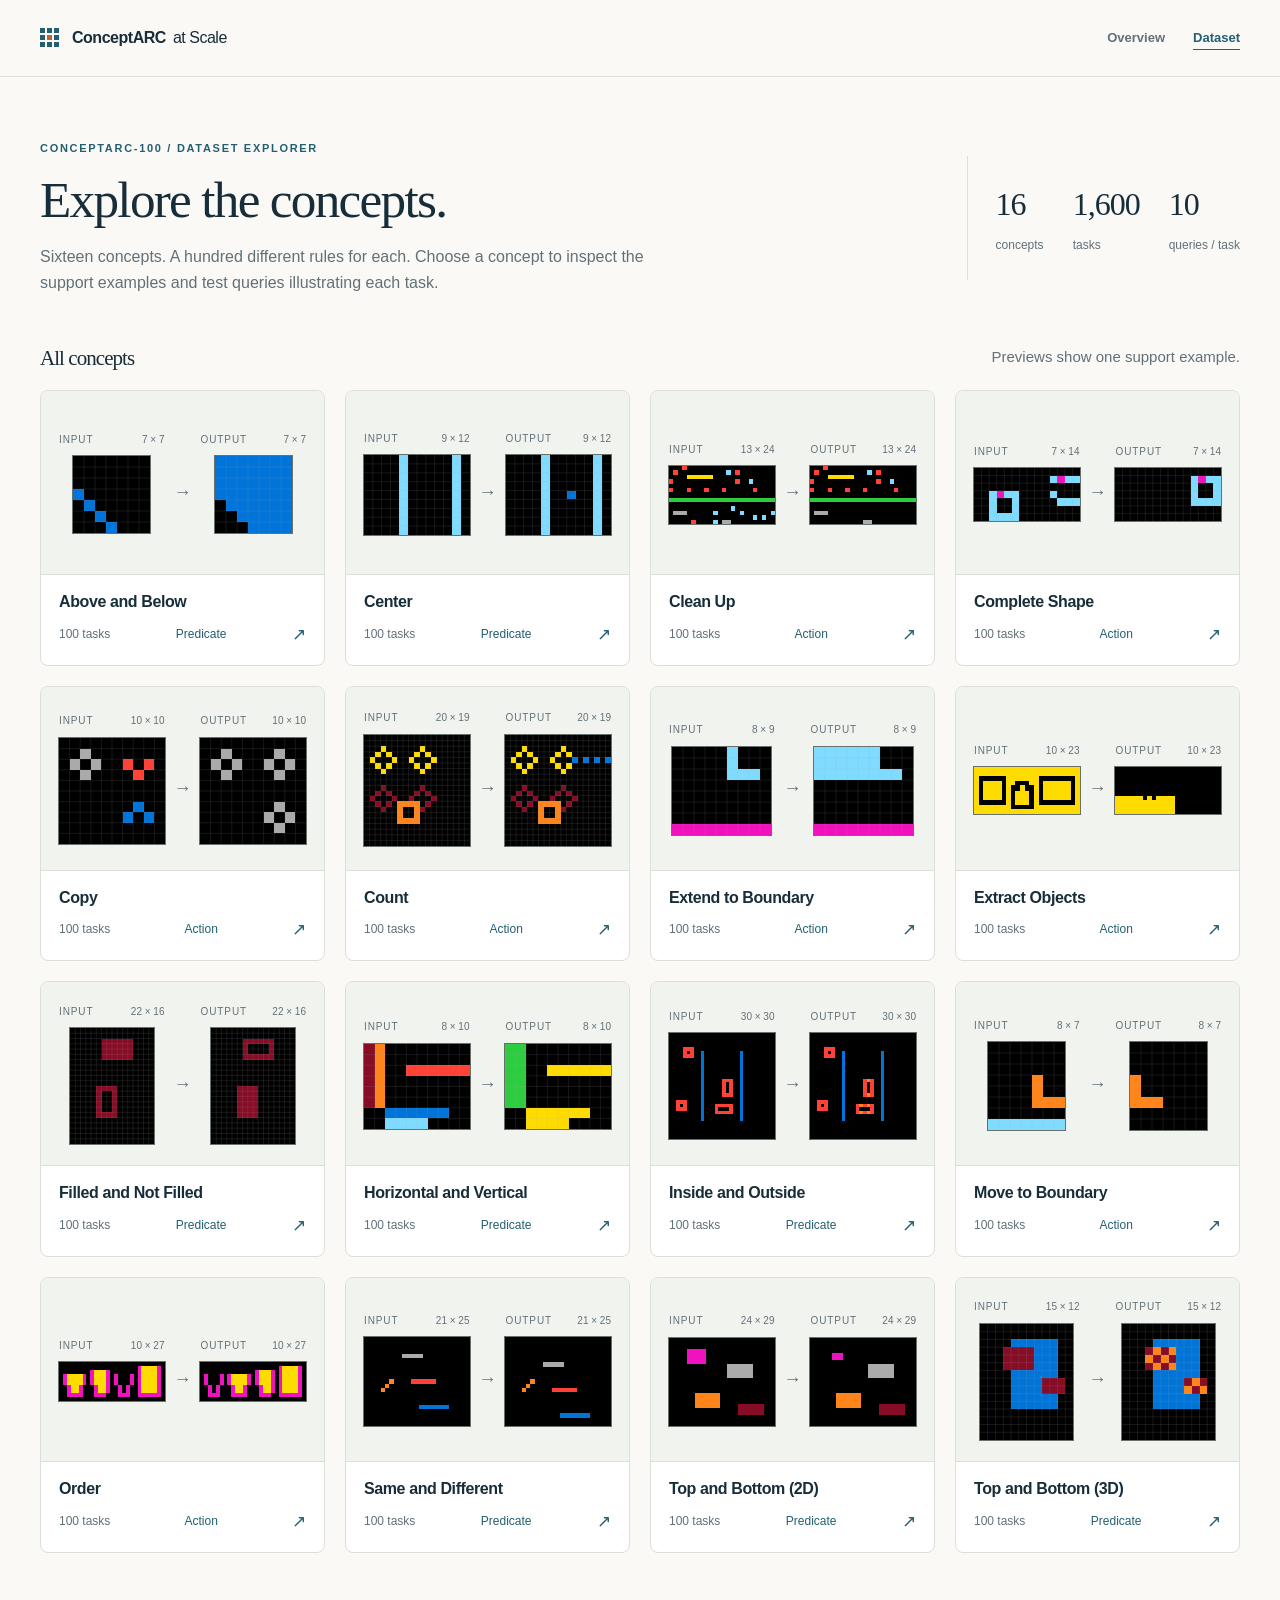
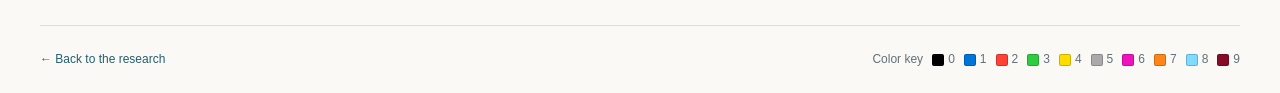
==== data_viewer.html @ 0dedf872 "Publish ConceptARC-100 project website" ====
<!doctype html>
<html lang="en">
<head>
  <meta charset="utf-8">
  <meta name="viewport" content="width=device-width, initial-scale=1">
  <meta name="color-scheme" content="light">
  <meta name="description" content="Explore ConceptARC-100: 1,600 visual reasoning tasks across 16 concepts, with support examples and ten test queries per task.">
  <title>Dataset explorer · ConceptARC-100</title>
  <meta name="theme-color" content="#faf9f6">
  <link rel="icon" href="assets/favicon.svg" type="image/svg+xml">
  <link rel="stylesheet" href="assets/site.css">
  <link rel="stylesheet" href="assets/dataset.css?v=conceptarc-100-8-4">
  <script src="assets/dataset.js?v=conceptarc-100-8-8" defer></script>
</head>
<body class="dataset-page">
  <a class="dataset-skip" href="#main">Skip to content</a>
  <header class="site-header">
    <div class="nav-inner">
      <a class="brand" href="index.html" aria-label="ConceptARC at Scale home"><span class="brand-grid" aria-hidden="true"><i></i><i></i><i></i><i></i><i></i><i></i><i></i><i></i><i></i></span>ConceptARC <span class="brand-light">at Scale</span></a>
      <nav class="site-nav" aria-label="Project navigation">
        <a href="index.html">Overview</a>
        <a href="data_viewer.html" aria-current="page">Dataset</a>
      </nav>
    </div>
  </header>
  <p id="route-status" class="dataset-sr-only" role="status" aria-live="polite"></p>
  <main id="main" tabindex="-1" aria-busy="true">
    <h1>Explore the dataset.</h1>
    <p class="subtitle">Loading the concept catalog…</p>
  </main>
  <footer class="dataset-footer">
    <a href="index.html">← Back to the research</a>
    <div class="palette" id="palette" aria-label="ARC color values"></div>
  </footer>
  <dialog id="enlarged" aria-labelledby="dialog-title">
    <div class="dialog-heading">
      <h2 id="dialog-title">Enlarged example</h2>
      <button class="button" id="close-dialog" type="button" autofocus>Close ×</button>
    </div>
    <div id="dialog-body"></div>
    <p class="note dialog-note">Input and output use the same cell scale. Press Esc to close.</p>
  </dialog>
  <noscript><p class="dataset-noscript">The interactive dataset viewer needs JavaScript. <a href="index.html">Read the research overview</a>.</p></noscript>
</body>
</html>
---- assets/site.css ----
:root{--paper:#faf9f6;--ink:#172d39;--muted:#627078;--line:#dcded8;--accent:#245f71;--accent-light:#e9f0ef;--rust:#bd643d;--white:#fff;--serif:Georgia,'Times New Roman',serif;--sans:Inter,-apple-system,BlinkMacSystemFont,'Segoe UI',sans-serif;--radius:6px;color-scheme:light}
*{box-sizing:border-box}html{scroll-behavior:smooth;scroll-padding-top:95px}body{margin:0;background:var(--paper);color:var(--ink);font-family:var(--sans);font-size:16px;line-height:1.65;-webkit-font-smoothing:antialiased}button,input,select{font:inherit}button,a,input,select,summary{-webkit-tap-highlight-color:transparent}button{cursor:pointer}a{color:var(--accent);text-decoration-thickness:1px;text-underline-offset:4px}a:hover{color:var(--rust)}button:focus-visible,a:focus-visible,input:focus-visible,select:focus-visible,summary:focus-visible,[tabindex]:focus-visible{outline:3px solid #cf8143;outline-offset:4px}img,svg{max-width:100%}img{height:auto;display:block}button:disabled{cursor:default;opacity:.5}h1,h2,h3,h4,p,figure{margin:0}h1,h2{font-family:var(--serif);font-weight:400;letter-spacing:-.045em;line-height:1.08}h2{font-size:clamp(36px,4.2vw,52px)}h2 em,h4 em{font-weight:400;color:var(--accent)}h3{font-size:21px;line-height:1.35;letter-spacing:-.025em}h4{font-size:16px;line-height:1.4}sup{font-size:.65em;color:var(--muted);margin-left:2px}strong{font-weight:650}::selection{background:#d2e4df}button{color:var(--ink)}[hidden]{display:none!important}.sr-only{position:absolute!important;width:1px;height:1px;padding:0;margin:-1px;overflow:hidden;clip:rect(0,0,0,0);white-space:nowrap;border:0}.skip-link{position:fixed;z-index:99;top:10px;left:10px;transform:translateY(-180%);background:var(--ink);color:#fff;padding:10px 18px}.skip-link:focus{transform:translateY(0)}
.site-header{position:sticky;top:0;z-index:20;border-bottom:1px solid var(--line);background:rgba(250,249,246,.96);backdrop-filter:blur(12px)}.nav-inner{max-width:1280px;padding:0 40px;margin:auto;min-height:76px;display:flex;align-items:center;justify-content:space-between;gap:24px}.brand{font-weight:700;font-size:16px;color:var(--ink);text-decoration:none;display:inline-flex;align-items:center;gap:7px;white-space:nowrap;letter-spacing:-.03em}.brand-light{font-weight:400}.brand-grid{display:grid;grid-template-columns:repeat(3,5px);gap:2px;margin-right:6px}.brand-grid i{height:5px;background:var(--accent)}.brand-grid i:nth-child(5){background:var(--rust)}.site-nav{display:flex;align-items:center;gap:28px;font-size:13px;font-weight:550}.site-nav a{text-decoration:none;color:var(--muted);white-space:nowrap}.site-nav a:hover,.site-nav a[aria-current=page]{color:var(--accent)}.site-nav a[aria-current=page]{text-decoration:underline;text-underline-offset:7px}.button{display:inline-flex;justify-content:center;align-items:center;gap:16px;padding:12px 19px;border:1px solid #bcc8c9;background:transparent;border-radius:4px;color:var(--ink);text-decoration:none;font-size:13px;font-weight:600;line-height:1.5;transition:background .15s,border-color .15s}.button:hover{background:var(--accent-light);border-color:var(--accent);color:var(--accent)}.button.primary{background:var(--accent);border-color:var(--accent);color:#fff}.button.primary:hover{background:#184b5c}.text-button{padding:4px 0;background:none;border:none;font-size:12px;color:var(--accent);text-decoration:none}.text-button:hover{text-decoration:underline}.section-wrap{max-width:1200px;margin:auto;padding-left:40px;padding-right:40px}.section-block{padding-top:84px;padding-bottom:84px;border-top:1px solid var(--line)}.eyebrow{display:flex;align-items:center;gap:12px;font-size:10px;text-transform:uppercase;letter-spacing:.15em;font-weight:700;color:var(--accent);line-height:1.7}.tiny-line{width:25px;height:1px;background:var(--rust)}.mini-label{font-size:10px;letter-spacing:.08em;text-transform:uppercase;font-weight:600;color:var(--muted)}.section-heading{display:grid;grid-template-columns:1.06fr 1fr;column-gap:80px;align-items:end;margin-bottom:36px}.section-heading .eyebrow{grid-column:1/-1;margin-bottom:20px}.section-heading>p:last-child{font-size:15px;max-width:510px;color:var(--muted);padding-bottom:3px}.section-note{font-size:13px;color:var(--muted);margin-top:24px;max-width:900px}.small-note{font-size:13px;color:var(--muted);line-height:1.65}
.hero{padding-top:70px;padding-bottom:42px}.hero h1{font-size:clamp(43px,5.7vw,72px);margin-top:20px;letter-spacing:-.05em}.hero h1 em{font-weight:400;color:var(--accent)}.hero h1>span{font-size:clamp(23px,3.2vw,39px);display:block;line-height:1.2;margin-top:12px;letter-spacing:-.025em}.hero-question{font-size:18px;color:var(--muted);margin-top:25px;line-height:1.55}.authors{display:flex;flex-wrap:wrap;gap:5px 19px;font-size:13px;margin-top:29px;max-width:1060px}.affiliations{display:flex;flex-wrap:wrap;gap:3px 18px;font-size:10px;color:var(--muted);margin-top:9px}.hero-actions{display:flex;align-items:center;flex-wrap:wrap;gap:12px;margin-top:27px}.resource-links{display:inline-flex;flex-wrap:wrap;gap:16px;align-items:center;font-size:13px}.stat-line{display:grid;grid-template-columns:repeat(4,1fr);border-top:1px solid var(--line);margin-top:45px;padding-top:24px}.stat-line>div{display:flex;align-items:baseline;gap:12px;padding-left:24px;border-left:1px solid var(--line)}.stat-line>div:first-child{padding-left:0;border:none}.stat-line strong{font-family:var(--serif);font-size:33px;font-weight:400;letter-spacing:-.03em;line-height:1.1}.stat-line span{font-size:10px;color:var(--muted);line-height:1.5;max-width:110px}
.example-grid{display:grid;grid-template-columns:1fr 1fr;gap:24px}.task-example{border:1px solid var(--line);border-radius:var(--radius);background:#fff;overflow:hidden}.example-top{display:flex;justify-content:space-between;align-items:center;padding:14px 20px;border-bottom:1px solid #efefea;gap:10px}.task-example>img{width:100%;padding:18px 18px 0;background:#fff}.task-example figcaption{padding:22px 24px 25px}.task-example h3{font-family:var(--serif);font-size:23px;font-weight:400;letter-spacing:-.025em}.task-example figcaption p{font-size:13px;color:var(--muted);margin-top:10px;min-height:44px}.task-example figcaption a{font-size:12px;display:inline-block;margin-top:17px;text-decoration:none;font-weight:600}.generator-diagram{margin-top:38px;border:1px solid #c6d3d0;background:#f0f3ef;padding:25px 30px 0;border-radius:var(--radius)}.constraint-label{display:flex;align-items:center;gap:12px;font-size:11px;color:var(--accent);letter-spacing:.02em}.constraint-line{height:1px;background:#bdceca;flex:1}.generator-steps{display:grid;grid-template-columns:1fr 40px 1fr 40px 1fr;gap:15px;padding:30px 0}.generator-step .step-number{font-size:10px;color:#819a9c;letter-spacing:.1em}.generator-step h3{font-family:var(--serif);font-size:29px;font-weight:400;margin-top:7px}.generator-step p{color:var(--muted);font-size:13px;line-height:1.6;margin-top:10px}.step-example{font-size:11px;margin-top:18px;color:var(--accent);padding-top:12px;border-top:1px solid #d2ded8}.step-arrow{align-self:center;color:#86a09d;font-size:24px}.generator-output{border-top:1px solid #c6d3d0;padding:17px 0;display:flex;justify-content:center;align-items:center;gap:25px;font-size:12px}.generator-output>span:first-child{color:var(--muted)}
.finding{padding:42px 0;border-top:1px solid var(--line)}.finding:last-child{padding-bottom:0}.finding-heading{display:flex;gap:24px;margin-bottom:26px;align-items:start}.finding-number{font-family:var(--serif);font-size:23px;line-height:1.25;color:#799394}.finding-heading h3{font-size:23px;font-weight:550}.finding-heading p{color:var(--muted);font-size:14px;max-width:800px;margin-top:11px}.finding-heading p strong{color:var(--ink)}.chart-panel{padding:24px;border:1px solid var(--line);background:#fff;border-radius:var(--radius);min-width:0}.panel-heading{display:flex;gap:12px;align-items:baseline;justify-content:space-between;margin-bottom:12px}.panel-heading h4{font-size:14px;font-weight:650}.panel-heading>.mini-label{font-size:9px;text-align:right}.control-hint{color:var(--muted);font-size:11px;margin-top:-5px;margin-bottom:20px}.performance-layout{display:grid;grid-template-columns:1fr 1fr;gap:20px;align-items:start}.model-group-label{font-size:9px;letter-spacing:.12em;text-transform:uppercase;color:var(--muted);margin:12px 0 8px}.model-group-label:not(:first-child){border-top:1px solid var(--line);padding-top:17px;margin-top:20px}.model-bar{position:relative;display:grid;grid-template-columns:130px 1fr 40px;align-items:center;gap:10px;width:100%;padding:9px 7px;border:none;border-radius:3px;background:transparent;font-size:11px;text-align:left;transition:background .15s}.model-bar:hover{background:#f2f5f2}.model-bar[aria-pressed=true]{background:#eaf1ef}.model-bar[aria-pressed=true] .bar-name{font-weight:700;color:var(--accent)}.bar-track{height:8px;background:#f0f1ed;border-radius:1px;overflow:hidden;display:block}.bar-fill{height:100%;display:block;background:var(--accent);border-radius:1px}.bar-value{font-variant-numeric:tabular-nums;text-align:right;font-size:11px}.concept-group{margin-bottom:10px}.concept-group h5{margin:14px 0 5px;font-size:9px;color:var(--muted);font-weight:600;text-transform:uppercase;letter-spacing:.1em}.concept-row{display:grid;grid-template-columns:142px 1fr 39px;align-items:center;gap:8px;font-size:10px;min-height:24px}.concept-row>a{text-decoration:none;color:var(--muted)}.concept-row>a:hover{text-decoration:underline;color:var(--accent)}.concept-row .bar-track{height:5px}.concept-row .bar-fill{background:#739ba1}.concept-group.action .bar-fill{background:#ba835e}.concept-row .bar-value{font-size:10px}.table-scroll{overflow:auto;max-width:100%;margin:18px 0}table{border-collapse:collapse;font-size:11px;white-space:nowrap;width:100%;font-variant-numeric:tabular-nums}th,td{border-bottom:1px solid var(--line);padding:10px;text-align:right}th:first-child,td:first-child{text-align:left}thead th{font-size:10px;color:var(--muted)}table caption{text-align:left;font-size:12px;margin-bottom:12px;color:var(--muted)}.average-row{font-weight:700;background:#f0f3ef}details{border-bottom:1px solid var(--line);padding:14px 0;font-size:12px}details summary{cursor:pointer;color:var(--accent);font-weight:550;list-style:none;display:flex;align-items:center;gap:10px}details summary::before{content:'+';font-size:17px;font-weight:400;line-height:1}details[open] summary::before{content:'−'}details summary::-webkit-details-marker{display:none}.detail-copy{color:var(--muted);max-width:900px;margin:14px 0 4px;line-height:1.8}.detail-copy p+p{margin-top:10px}.chart-legend{border:0;padding:0;margin:0 0 14px;display:flex;flex-wrap:wrap;gap:6px 14px;min-width:0}.chart-legend label{display:flex;align-items:center;gap:5px;font-size:10px;cursor:pointer;color:var(--muted);white-space:nowrap}.chart-legend input{width:12px;height:12px;margin:0;accent-color:var(--series-color,var(--accent))}.legend-swatch{width:14px;height:3px;background:var(--series-color);display:inline-block}.line-chart{width:100%;position:relative;min-width:0}.line-chart>svg{display:block;width:100%;height:auto;overflow:visible;touch-action:pan-y}.chart-axis-label{font-family:var(--sans);font-size:11px;fill:#627078}.chart-tick{font-family:var(--sans);font-size:10px;fill:#627078}.slider-row{display:flex;align-items:center;gap:16px;font-size:11px;margin-top:15px;border-top:1px solid #eeeee8;padding-top:15px}.slider-row input{flex:1;min-width:50px;accent-color:var(--accent)}.slider-row output{font-variant-numeric:tabular-nums;font-weight:700;min-width:45px;text-align:right}.chart-readout{display:grid;grid-template-columns:repeat(5,minmax(0,1fr));gap:8px 15px;margin-top:18px}.readout-item{border-left:2px solid var(--series-color);padding-left:9px;min-width:0}.readout-item>span{font-size:9px;color:var(--muted);display:block;white-space:normal;line-height:1.5}.readout-item strong{font-size:17px;font-weight:500;font-variant-numeric:tabular-nums}.readout-item small{font-size:9px;color:var(--muted);display:block}.chart-empty{font-size:12px;color:var(--muted);text-align:center;padding:15px}.support-callout{display:grid;grid-template-columns:1fr 1fr;gap:45px;background:#f0f3ef;border-left:2px solid #74968b;padding:29px 32px;margin-top:24px}.support-callout h4{font-family:var(--serif);font-size:27px;font-weight:400;margin-top:10px;line-height:1.2;letter-spacing:-.025em}.support-callout>div>p:last-child{font-size:12px;color:var(--muted);max-width:350px;margin-top:12px}.before-after>div{display:flex;align-items:center;justify-content:space-between;gap:15px;border-bottom:1px solid #d5dfd8;padding:12px 0}.before-after>div>span{font-size:11px;color:var(--muted)}.before-after p{display:flex;gap:17px;align-items:center;font-size:16px;font-variant-numeric:tabular-nums}.before-after p>span{color:var(--muted);font-size:13px}.before-after p strong{font-family:var(--serif);color:var(--accent);font-size:28px;font-weight:400}.before-after small{display:block;font-size:10px;color:var(--muted);margin-top:12px}.representation-layout{display:grid;grid-template-columns:minmax(0,2.4fr) minmax(210px,1fr);gap:22px}.compact-readout{grid-template-columns:repeat(4,1fr)}.varc-panel{border:1px solid #c6d3d0;background:#eef2ee;border-radius:var(--radius);padding:25px 22px}.varc-panel h4{font-family:var(--serif);font-size:32px;font-weight:400;margin:10px 0}.varc-panel>p:not(.eyebrow){font-size:12px;color:var(--muted)}#varc-bars{margin:22px 0}.varc-row{margin-bottom:16px}.varc-row>div{display:flex;justify-content:space-between;font-size:12px;margin-bottom:5px}.varc-row strong{font-weight:500;font-variant-numeric:tabular-nums}.varc-row .bar-track{height:6px;background:#dce5df}.metric-explainer{font-size:13px;color:var(--muted);margin:20px 0 7px;max-width:910px}.metric-explainer strong{color:var(--ink);font-weight:550}.load-status{font-size:13px;padding:14px 18px;background:#eaf1ef;border-radius:4px;margin-bottom:20px}.load-status button{margin-left:12px}
.embedding-section{display:grid;grid-template-columns:1fr 1.4fr;gap:55px;align-items:center}.embedding-copy h2{margin-top:20px}.embedding-copy>p:not(.eyebrow){margin-top:23px;font-size:14px;color:var(--muted)}.embedding-copy>p.small-note{font-size:12px;margin-top:16px}.embedding-copy>.button{margin-top:26px}.embedding-preview{padding:12px 16px 16px;background:#fff;border:1px solid var(--line);border-radius:var(--radius)}.embedding-preview img{width:100%}.embedding-preview figcaption{display:flex;justify-content:space-between;gap:15px;border-top:1px solid #eeeee8;padding-top:12px;font-size:9px;color:var(--muted);letter-spacing:.02em}.site-footer{display:flex;flex-wrap:wrap;justify-content:space-between;gap:24px;border-top:1px solid var(--line);padding-top:32px;padding-bottom:40px;font-size:12px}.site-footer p{font-size:11px;color:var(--muted);margin-top:8px}.site-footer>div:last-of-type{display:flex;flex-direction:column;align-items:flex-end;gap:12px}.site-footer #citation-section{flex-basis:100%}pre{white-space:pre-wrap;overflow-wrap:anywhere;font-size:12px}.example-dialog{max-width:1100px;width:calc(100% - 32px);max-height:95dvh;background:var(--paper);border:1px solid var(--line);border-radius:8px;padding:24px;color:var(--ink)}dialog::backdrop{background:rgba(14,30,38,.65);backdrop-filter:blur(3px)}.dialog-header{display:flex;justify-content:space-between;align-items:center;gap:16px;margin-bottom:20px}.dialog-header h2{font-size:25px}.example-dialog>img{width:100%;margin-bottom:18px}
@media(min-width:1440px){.hero{padding-top:85px}.section-block{padding-top:96px;padding-bottom:96px}}
@media(max-width:1050px){.section-heading{column-gap:35px}.stat-line>div{display:block}.stat-line span{display:block;max-width:none;margin-top:5px}.stat-line strong{font-size:32px}.model-bar{grid-template-columns:110px 1fr 38px;gap:7px;font-size:10px}.concept-row{grid-template-columns:118px 1fr 34px;font-size:9px;gap:6px}.chart-panel{padding:20px}.representation-layout{grid-template-columns:minmax(0,2fr) minmax(200px,1fr)}.embedding-section{gap:30px}.chart-readout{grid-template-columns:repeat(3,1fr)}.compact-readout{grid-template-columns:repeat(4,1fr)}}
@media(max-width:760px){.nav-inner{padding:14px 22px;min-height:70px;flex-wrap:wrap;gap:9px}.site-nav{gap:19px;font-size:11px}.brand{font-size:14px}.section-wrap{padding-left:22px;padding-right:22px}.section-block{padding-top:50px;padding-bottom:50px}.hero{padding-top:46px;padding-bottom:30px}.hero h1{font-size:49px}.hero h1>span{font-size:28px}.hero-question{font-size:16px;margin-top:22px}.authors{font-size:12px;gap:5px 13px;margin-top:25px}.affiliations{font-size:9px;gap:3px 11px}.hero-actions{gap:8px}.hero-actions .button{font-size:11px;padding:11px 13px;gap:10px}.stat-line{margin-top:33px}.stat-line>div{padding-left:15px}.stat-line strong{font-size:27px}.stat-line span{font-size:9px}.section-heading{display:block;margin-bottom:27px}.section-heading .eyebrow{margin-bottom:14px}.section-heading>p:last-child{margin-top:20px;max-width:600px;font-size:14px}.example-grid{gap:16px}.example-top{padding:12px}.example-top .mini-label{font-size:8px}.example-top .text-button{font-size:10px}.task-example>img{padding:12px 10px 0}.task-example figcaption{padding:16px}.task-example h3{font-size:21px}.task-example figcaption p{font-size:12px}.task-example figcaption a{font-size:11px}.generator-diagram{padding:20px 20px 0}.generator-steps{grid-template-columns:1fr 22px 1fr 22px 1fr;gap:10px}.generator-step h3{font-size:24px}.generator-step p{font-size:11px}.step-example{font-size:10px;min-height:44px}.constraint-label{font-size:10px;gap:9px}.generator-output{font-size:11px;gap:15px}.performance-layout{grid-template-columns:1fr 1fr;gap:12px}.chart-panel{padding:17px}.panel-heading{flex-wrap:wrap;gap:4px}.panel-heading h4{font-size:13px}.model-bar{grid-template-columns:105px 1fr 34px;font-size:9px;gap:5px;padding:9px 2px}.bar-value{font-size:10px}.concept-row{grid-template-columns:112px 1fr 31px;gap:4px;font-size:9px}.concept-row .bar-value{font-size:9px}.finding-heading{gap:16px}.finding-heading h3{font-size:21px}.finding-heading p{font-size:13px}.representation-layout{grid-template-columns:1fr}.varc-panel{padding:22px}.varc-panel h4{font-size:26px}.varc-panel>p{max-width:460px}#varc-bars{display:grid;grid-template-columns:1fr 1fr;gap:5px 30px;margin:16px 0 0}.support-callout{gap:25px;padding:24px}.support-callout h4{font-size:25px}.before-after>div{display:block}.before-after p{margin-top:5px;justify-content:space-between}.embedding-section{grid-template-columns:1fr;gap:30px}.embedding-copy h2 br{display:none}.embedding-copy .small-note{max-width:570px}.embedding-preview{max-width:700px}.site-footer{padding-top:26px;padding-bottom:30px}}
@media(max-width:540px){html{scroll-padding-top:118px}.nav-inner{gap:11px;padding:14px 20px}.site-nav{width:100%;gap:25px}.section-wrap{padding-left:20px;padding-right:20px}.hero h1{font-size:43px}.hero h1>span{font-size:25px;line-height:1.22}.desktop-break{display:none}.hero-question{max-width:300px}.hero-actions .button{width:100%;justify-content:space-between;font-size:12px}.stat-line{grid-template-columns:1fr 1fr;gap:22px 0;padding-top:22px}.stat-line>div:nth-child(3){padding-left:0;border:none}.stat-line strong{font-size:30px}.stat-line span{font-size:10px}.eyebrow{font-size:9px;letter-spacing:.13em}h2{font-size:37px}.example-grid{grid-template-columns:1fr;gap:20px}.example-top{padding:13px 16px}.example-top .mini-label{font-size:10px}.example-top .text-button{font-size:11px}.task-example figcaption{padding:20px}.task-example figcaption p{min-height:0}.task-example h3{font-size:23px}.constraint-label{flex-wrap:wrap;justify-content:space-between;gap:5px}.constraint-line{display:none}.generator-steps{display:flex;flex-direction:column;gap:15px;padding:24px 0}.generator-step{display:grid;grid-template-columns:30px 1fr;column-gap:10px}.generator-step h3{margin:0;line-height:1.2}.generator-step .step-number{align-self:center}.generator-step p{grid-column:2;font-size:12px;margin-top:7px}.generator-step p br{display:none}.step-example{grid-column:2;font-size:10px;margin-top:10px;padding-top:8px;min-height:0}.step-arrow{transform:rotate(90deg);align-self:center;font-size:20px;line-height:1}.generator-output{flex-wrap:wrap;gap:6px 12px;font-size:10px}.performance-layout{grid-template-columns:1fr}.model-bar{grid-template-columns:130px 1fr 42px;gap:8px;font-size:11px}.concept-row{grid-template-columns:140px 1fr 39px;gap:8px;font-size:10px}.concept-row .bar-value{font-size:10px}.panel-heading h4{font-size:14px}.chart-panel{padding:19px 15px}.finding-heading{gap:12px}.finding-heading h3{font-size:20px}.finding-number{font-size:20px}.chart-legend{gap:8px 13px}.chart-legend label{font-size:9px}.chart-readout{grid-template-columns:repeat(2,1fr);gap:13px}.compact-readout{grid-template-columns:repeat(2,1fr)}.slider-row{gap:10px;flex-wrap:wrap}.slider-row label{flex-basis:100%}.slider-row input{margin:0}.slider-row output{min-width:40px}.support-callout{grid-template-columns:1fr;gap:15px;padding:24px}.support-callout h4 br{display:none}.before-after>div{display:flex}.before-after p{gap:16px}.before-after>div>span{font-size:10px}.before-after p strong{font-size:25px}.before-after p>span{font-size:12px}.embedding-copy h2 br{display:block}.embedding-preview{padding:8px 10px 12px}.embedding-preview figcaption{font-size:8px;gap:8px}.site-footer>div:last-of-type{align-items:start}.example-dialog{padding:15px}.dialog-header h2{font-size:19px}.dialog-header .button{padding:7px 12px}.example-dialog>img{min-width:0}}
@media(prefers-reduced-motion:reduce){html{scroll-behavior:auto}*,*::before,*::after{transition:none!important;animation:none!important}}
@media print{.site-header,.hero-actions,.site-footer,.chart-legend,.slider-row,.text-button{display:none!important}.section-block{padding:24px 0}.section-wrap{max-width:none}.finding,.task-example{break-inside:avoid}body{background:white}}

/* Background and complete three-demonstration task presentations. */
.conceptarc-context{align-items:start}
.background-copy,.conclusion-copy{font-size:14px;color:var(--muted);line-height:1.8;min-width:0}
.background-copy p+p,.conclusion-copy p+p{margin-top:12px}
.conceptarc-context strong{color:var(--ink)}
.example-grid{grid-template-columns:1fr;gap:26px}
.task-example figcaption{display:grid;grid-template-columns:1fr 1fr;gap:28px;align-items:start;padding:23px 25px;border-bottom:1px solid #eeeee8}
.task-example figcaption h3{margin-top:8px;font-size:25px;max-width:460px}
.task-example figcaption p{min-height:0;margin-top:0}
.task-example figcaption a{margin-top:10px}
.task-supports{display:grid;grid-template-columns:repeat(3,minmax(0,1fr));padding:18px 10px 22px}
.support-example{min-width:0;padding:0 12px}
.support-example+.support-example{border-left:1px solid #eeeee8}
.support-example .example-top{padding:0 4px 10px;border:0;gap:7px}
.support-example .mini-label{font-size:9px;letter-spacing:.06em}
.support-example .text-button{font-size:10px}
.support-example img{width:100%;height:auto}
.paper-generator-figure{background:var(--paper);overflow:hidden;isolation:isolate}
.paper-generator-figure>a{display:block;padding:26px 20px}
.paper-generator-figure img{width:100%;height:auto}
.paper-generator-figure figcaption{display:flex;justify-content:space-between;gap:25px;padding:18px 24px;border-top:1px solid #eeeee8;font-size:12px;color:var(--muted);line-height:1.7}
.paper-generator-figure figcaption>span{max-width:760px}
.paper-generator-figure figcaption>a{white-space:nowrap;align-self:center}
@media(max-width:900px){.conceptarc-context{grid-template-columns:1fr;gap:20px}.task-example figcaption{gap:20px;padding:20px}.task-example figcaption h3{font-size:23px}.task-supports{padding:15px 5px 19px}.support-example{padding:0 8px}.support-example .example-top{flex-wrap:wrap;gap:1px}.support-example .mini-label{font-size:8px}.support-example .text-button{font-size:9px}.paper-generator-figure figcaption{gap:15px;font-size:11px;padding:15px 18px}}
@media(max-width:760px){.background-copy,.conclusion-copy{margin-top:20px}}
@media(max-width:600px){.background-copy,.conclusion-copy{font-size:13px}.task-example figcaption{grid-template-columns:1fr;gap:12px;padding:20px}.task-example figcaption h3{font-size:24px}.task-supports{grid-template-columns:1fr;padding:0 16px 16px}.support-example{padding:16px 0 0}.support-example+.support-example{border-left:0;border-top:1px solid #eeeee8;margin-top:16px}.support-example .example-top{flex-wrap:nowrap;padding:0 5px 8px}.support-example .mini-label{font-size:10px}.support-example .text-button{font-size:11px}.paper-generator-figure>a{padding:12px 8px}.paper-generator-figure figcaption{display:block;padding:15px 17px}.paper-generator-figure figcaption>a{display:block;width:fit-content;margin-top:10px}}

/* Background, dataset motivation, preview, and inline explorer. */
.examples-intro{font-size:14px;line-height:1.8;color:var(--muted);max-width:900px;margin-bottom:24px}
.examples-intro strong{color:var(--ink)}
.concept-examples{margin-top:36px}
.scale-motivation{display:grid;grid-template-columns:.85fr 2fr;gap:55px;padding-top:35px;margin-top:35px;border-top:1px solid var(--line)}
.scale-motivation h3{font-family:var(--serif);font-size:28px;font-weight:400;margin-top:12px;line-height:1.2}
.limitations{margin:0;padding-left:20px;font-size:14px;line-height:1.75;color:var(--muted)}
.limitations li+li{margin-top:11px}
.limitations li::marker{color:var(--accent)}
.scale-motivation strong{color:var(--ink)}
.response-copy{font-size:14px;line-height:1.8;color:var(--muted)}
.response-copy p+p{margin-top:12px}
.generator-explanation,.generator-description,.task-programs{font-size:14px;color:var(--muted);line-height:1.8;max-width:1000px;margin:0 0 28px}
.generator-explanation strong,.generator-description strong,.task-programs strong{color:var(--ink)}
.generator-explanation p+p,.generator-description p+p,.task-programs p+p{margin-top:12px}
.generator-description,.task-programs{margin:24px 0 0}
.dataset-preview-card{display:block;margin-top:30px;padding:28px;background:#eef2ef;border:1px solid #c6d3d0;border-radius:var(--radius);text-decoration:none;color:var(--ink);transition:border-color .15s,box-shadow .15s}
.dataset-preview-card:hover{color:var(--ink);border-color:var(--accent);box-shadow:0 5px 22px rgba(23,45,57,.07)}
.dataset-preview-heading{display:flex;align-items:center;justify-content:space-between;gap:24px;margin-bottom:24px}
.dataset-preview-heading h3{font-family:var(--serif);font-size:32px;font-weight:400;line-height:1.2;margin-top:9px}
.dataset-preview-heading p{font-size:13px;color:var(--muted);max-width:640px;margin-top:10px}
.dataset-preview-arrow{flex-shrink:0;display:grid;place-items:center;width:44px;height:44px;border:1px solid #b7cbc4;border-radius:50%;font-size:25px;color:var(--accent)}
.dataset-preview-grid{display:grid;grid-template-columns:repeat(3,minmax(0,1fr));gap:14px}
.dataset-preview-tile{min-width:0;background:#fff;border:1px solid #dce3dc;border-radius:3px;padding:14px}
.dataset-preview-tile figcaption{font-size:12px;font-weight:600;color:var(--ink);margin-bottom:8px}
.dataset-preview-tile img{width:100%;height:auto}
.dataset-preview-footer{display:flex;align-items:center;justify-content:space-between;gap:20px;padding-top:22px;color:var(--muted);font-size:11px}
.dataset-preview-cta{display:inline-flex;align-items:center;gap:20px;flex-shrink:0;color:#fff;background:var(--accent);padding:11px 15px;border-radius:3px;font-size:12px;font-weight:600}
@media(max-width:900px){.dataset-preview-card{padding:22px}.dataset-preview-grid{gap:10px}.dataset-preview-tile{padding:11px}.dataset-preview-tile figcaption{font-size:11px}}
@media(max-width:600px){.dataset-preview-card{padding:17px;margin-top:24px}.dataset-preview-heading{gap:12px;margin-bottom:19px;align-items:start}.dataset-preview-heading h3{font-size:27px}.dataset-preview-heading p{font-size:12px}.dataset-preview-arrow{width:32px;height:32px;font-size:21px;margin-top:5px}.dataset-preview-grid{grid-template-columns:repeat(2,minmax(0,1fr));gap:9px}.dataset-preview-tile{padding:9px 7px}.dataset-preview-tile figcaption{font-size:10px;min-height:30px;line-height:1.5;margin-bottom:5px}.dataset-preview-footer{display:block;padding-top:16px;font-size:10px}.dataset-preview-cta{display:flex;justify-content:space-between;margin-top:14px;font-size:12px}}
.conclusion-section{padding-top:56px;padding-bottom:56px}
.conclusion-heading{margin-bottom:0;align-items:start}
.conclusion-heading h2{font-size:36px;line-height:1.15}
.inline-embedding-section{display:block}
.inline-embedding{min-width:0}
.inline-embedding-frame{display:block;width:100%;border:0;height:780px}
.inline-embedding[data-state="loading"] .inline-embedding-frame{visibility:hidden}
.inline-embedding-status{padding:24px;border:1px solid var(--line);border-radius:var(--radius);font-size:13px;color:var(--muted);background:#fff}
.inline-embedding-status button{margin-left:12px}
@media(max-width:900px){.scale-motivation{grid-template-columns:1fr;gap:18px}}
@media(max-width:600px){.scale-motivation{margin-top:28px;padding-top:28px}.limitations,.generator-explanation,.generator-description,.task-programs,.examples-intro,.response-copy{font-size:13px}.conclusion-heading h2{font-size:32px}.inline-embedding-status button{display:block;margin:12px 0 0}}

/* Publication resources share the hero action styling and footer destinations. */
.resource-link{display:inline-flex;align-items:center;gap:8px}.resource-icon{display:inline-block;width:18px;height:18px;flex:0 0 18px;line-height:18px;font-size:19px;text-align:center}#hero-resources{gap:12px}#hero-resources .resource-link{gap:9px}
@media(max-width:540px){#hero-resources{width:100%;gap:8px}#hero-resources .resource-link{width:auto;flex:1;justify-content:center}}
.result-sd{font-size:.9em;font-weight:400;color:var(--muted)}
#performance-table caption,#original-performance-table caption{white-space:normal;line-height:1.7}
#original-performance-table{max-width:760px}
@media(max-width:480px){#original-performance-table th,#original-performance-table td{padding-left:6px;padding-right:6px}#original-performance-table .result-sd{display:block}}
---- assets/dataset.css ----
.dataset-page { --dataset-wash: #eef2f1; }
.dataset-page [hidden] { display: none !important; }
.dataset-page button, .dataset-page input, .dataset-page select { font: inherit; }
.dataset-page button { cursor: pointer; }
.dataset-page :focus-visible { outline: 3px solid #317b94; outline-offset: 4px; }
.dataset-skip { position: fixed; top: -80px; left: 20px; z-index: 100; background: white; padding: 12px; }
.dataset-skip:focus { top: 10px; }
.dataset-sr-only { position: absolute; width: 1px; height: 1px; padding: 0; margin: -1px; overflow: hidden; clip-path: inset(50%); white-space: nowrap; border: 0; }
.dataset-page main { max-width: 1440px; min-height: calc(100vh - 190px); margin: auto; padding: 38px 40px 72px; outline: none; }
.dataset-page main h1 { font-family: Georgia, "Times New Roman", serif; font-size: clamp(32px, 4vw, 54px); font-weight: 400; line-height: 1.12; letter-spacing: -1.7px; margin: 0 0 16px; }
.dataset-page main h2 { font-size: 21px; line-height: 1.3; margin: 0; }
.dataset-page main h3 { font-size: 16px; line-height: 1.35; margin: 0; }
.dataset-page .eyebrow { color: var(--accent); text-transform: uppercase; letter-spacing: 1.7px; font-weight: 700; font-size: 11px; margin: 0 0 13px; }
.dataset-page .subtitle { color: var(--muted); max-width: 610px; line-height: 1.65; margin: 0; }
.dataset-page .hero { display: flex; align-items: center; justify-content: space-between; gap: 32px; padding: 24px 0 48px; }
.dataset-page .stats { display: flex; gap: 29px; padding: 22px 0 22px 28px; border-left: 1px solid var(--line); }
.dataset-page .stat strong { display: block; font-family: Georgia, "Times New Roman", serif; font-size: 32px; font-weight: 400; letter-spacing: -1px; }
.dataset-page .stat span { color: var(--muted); white-space: nowrap; font-size: 12px; }
.dataset-page .section-heading { display: flex; align-items: center; justify-content: space-between; gap: 16px; margin-bottom: 18px; }
.dataset-page .note { font-size: 12px; color: var(--muted); line-height: 1.5; }
.dataset-page .section-heading .note { margin: 0; }
.dataset-page .concept-grid { display: grid; grid-template-columns: repeat(4, minmax(0, 1fr)); gap: 20px; }
.dataset-page .card { display: block; color: var(--ink); text-decoration: none; border: 1px solid var(--line); background: #fff; border-radius: 8px; overflow: hidden; transition: border-color .15s, transform .15s; }
.dataset-page a.card:hover { border-color: var(--accent); transform: translateY(-2px); }
.dataset-page .preview { height: 184px; display: flex; align-items: center; padding: 18px; background: #f1f3ef; border-bottom: 1px solid var(--line); }
.dataset-page .preview > .pair { width: 100%; }
.dataset-page .card-copy { padding: 16px 18px; }
.dataset-page .card-meta { display: flex; align-items: center; justify-content: space-between; gap: 8px; margin-top: 8px; color: var(--muted); font-size: 12px; }
.dataset-page .concept-type { color: var(--accent); text-transform: capitalize; }
.dataset-page .card-arrow { font-size: 17px; color: var(--accent); }
.dataset-page .pair { display: grid; grid-template-columns: minmax(0, 1fr) 18px minmax(0, 1fr); gap: 9px; align-items: center; }
.dataset-page .pair-arrow { text-align: center; color: var(--muted); font-size: 18px; padding-top: 21px; }
.dataset-page .grid-figure { margin: 0; min-width: 0; }
.dataset-page .grid-caption { font-size: 10px; text-transform: uppercase; letter-spacing: .9px; color: var(--muted); display: flex; justify-content: space-between; gap: 5px; margin-bottom: 8px; }
.dataset-page .grid-caption .dimensions { letter-spacing: 0; text-transform: none; font-variant-numeric: tabular-nums; }
.dataset-page .grid-stage { display: flex; align-items: center; justify-content: center; min-width: 0; width: 100%; }
.dataset-page canvas { display: block; image-rendering: pixelated; outline: 1px solid #68716b; }
.dataset-page .breadcrumbs { display: flex; align-items: center; flex-wrap: wrap; gap: 9px; color: var(--muted); font-size: 12px; margin-bottom: 28px; overflow-wrap: anywhere; }
.dataset-page .breadcrumbs a { text-decoration: none; }
.dataset-page .breadcrumbs a:hover { color: var(--accent); text-decoration: underline; }
.dataset-page .catalog-heading { display: flex; justify-content: space-between; align-items: flex-end; gap: 24px; margin-bottom: 30px; }
.dataset-page .search-label { display: grid; gap: 7px; color: var(--muted); font-size: 12px; min-width: 220px; }
.dataset-page .search-label input { border: 1px solid #bac8cb; border-radius: 6px; background: white; padding: 11px 13px; width: 100%; color: var(--ink); }
.dataset-page .task-grid { display: grid; grid-template-columns: repeat(5, minmax(0, 1fr)); gap: 16px; }
.dataset-page .task-grid .preview { padding: 14px; }
.dataset-page .task-grid .card-copy { padding: 12px 14px; }
.dataset-page .task-grid h3 { font-size: 14px; }
.dataset-page .task-id { font-family: ui-monospace, SFMono-Regular, Consolas, monospace; color: var(--muted); font-size: 11px; overflow-wrap: anywhere; margin: 5px 0 0; }
.dataset-page .task-title { display: flex; align-items: center; gap: 14px; flex-wrap: wrap; }
.dataset-page .task-title h1 { margin-bottom: 0; }
.dataset-page .badge { padding: 5px 10px; border: 1px solid #d3dedf; border-radius: 4px; font-size: 12px; color: var(--accent); background: var(--dataset-wash); }
.dataset-page .detail-heading { display: flex; align-items: center; justify-content: space-between; gap: 24px; margin-bottom: 32px; }
.dataset-page .detail-heading .task-id { font-size: 12px; margin-top: 13px; }
.dataset-page .pager { display: flex; align-items: center; gap: 10px; }
.dataset-page .pager-count { font-size: 12px; color: var(--muted); min-width: 68px; text-align: center; font-variant-numeric: tabular-nums; }
.dataset-page .icon-button { width: 42px; min-height: 42px; padding: 8px; font-size: 20px; line-height: 1; }
.dataset-page .button:disabled { cursor: default; opacity: .35; }
.dataset-page .examples { display: grid; grid-template-columns: repeat(3, minmax(0, 1fr)); gap: 18px; align-items: start; }
.dataset-page .example { background: white; border: 1px solid var(--line); border-radius: 7px; padding: 18px; min-width: 0; }
.dataset-page .example-heading { display: flex; justify-content: space-between; align-items: center; gap: 8px; margin-bottom: 16px; }
.dataset-page .example-heading h3 { font-size: 13px; font-weight: 600; }
.dataset-page .expand { color: var(--accent); font-size: 12px; background: transparent; border: 0; padding: 8px 6px; border-radius: 3px; }
.dataset-page .expand:hover { background: var(--dataset-wash); }
.dataset-page .test-panel { margin-top: 38px; border-top: 1px solid var(--line); padding-top: 30px; }
.dataset-page .support-review-note { margin: 0 0 18px; }
.dataset-page .alternative-supports, .dataset-page .program-metadata { margin-top: 22px; padding: 0; border: 1px solid #cbd9d7; border-radius: 9px; background: #fff; min-width: 0; }
.dataset-page .disclosure-summary, .dataset-page .metadata-subsummary { display: flex; align-items: center; gap: 10px; cursor: pointer; list-style: none; }
.dataset-page .disclosure-summary::-webkit-details-marker, .dataset-page .metadata-subsummary::-webkit-details-marker { display: none; }
.dataset-page .disclosure-summary::before, .dataset-page .metadata-subsummary::before { content: "›"; color: var(--accent); font-size: 23px; line-height: 1; flex: 0 0 12px; text-align: center; }
.dataset-page details[open] > .disclosure-summary::before, .dataset-page details[open] > .metadata-subsummary::before { transform: rotate(90deg); }
.dataset-page .disclosure-summary { padding: 17px 20px; font-size: 14px; font-weight: 600; border-radius: 9px; }
.dataset-page .disclosure-summary:hover, .dataset-page .metadata-subsummary:hover { background: var(--dataset-wash); }
.dataset-page .disclosure-hint { margin-left: auto; color: var(--muted); font-size: 12px; font-weight: 400; }
.dataset-page .alternative-body { border-top: 1px solid #cbd9d7; padding: 22px; background: #f1f5f3; border-radius: 0 0 9px 9px; }
.dataset-page .support-set-controls { display: flex; align-items: center; justify-content: space-between; gap: 20px; margin-bottom: 18px; }
.dataset-page .support-set-controls > .note { margin: 0; }
.dataset-page .support-set-count { min-width: 74px; text-align: center; color: var(--accent); font-size: 13px; font-variant-numeric: tabular-nums; white-space: nowrap; }
.dataset-page .alternative-status { margin: 0 0 18px; color: #795921; overflow-wrap: anywhere; }
.dataset-page .alternative-status.reviewed { color: #35614a; }
.dataset-page .program-metadata { margin-top: 28px; }
.dataset-page .metadata-body { border-top: 1px solid var(--line); padding: 22px; min-width: 0; }
.dataset-page .metadata-description { font-size: 14px; line-height: 1.7; margin: 0 0 20px; max-width: 1000px; }
.dataset-page .metadata-facts { display: grid; grid-template-columns: repeat(2, minmax(0, 1fr)); gap: 14px 24px; margin: 0 0 24px; }
.dataset-page .metadata-fact dt { color: var(--muted); font-size: 12px; margin-bottom: 4px; }
.dataset-page .metadata-fact dd { margin: 0; font-size: 13px; overflow-wrap: anywhere; }
.dataset-page .program-metadata code { font-family: ui-monospace, SFMono-Regular, Consolas, monospace; font-size: 12px; overflow-wrap: anywhere; }
.dataset-page .metadata-heading { margin-bottom: 12px; }
.dataset-page .metadata-components { display: grid; gap: 10px; }
.dataset-page .metadata-component, .dataset-page .metadata-branch { padding: 0; border: 1px solid var(--line); border-radius: 7px; min-width: 0; overflow: hidden; }
.dataset-page .metadata-subsummary { padding: 11px 13px; min-width: 0; background: #f4f7f5; }
.dataset-page .metadata-section-label { font-size: 13px; font-weight: 600; flex: 0 0 65px; }
.dataset-page .metadata-operation { color: var(--accent); min-width: 0; }
.dataset-page .metadata-properties { margin: 0; padding: 6px 15px; min-width: 0; }
.dataset-page .metadata-property { display: grid; grid-template-columns: minmax(120px, 25%) minmax(0, 1fr); gap: 10px 20px; padding: 10px 0; border-bottom: 1px solid var(--line); }
.dataset-page .metadata-property:last-child { border-bottom: 0; }
.dataset-page .metadata-property > dt { color: var(--muted); font-size: 12px; overflow-wrap: anywhere; }
.dataset-page .metadata-property > dd { margin: 0; min-width: 0; }
.dataset-page .metadata-value { display: inline-flex; align-items: center; gap: 6px; max-width: 100%; vertical-align: top; }
.dataset-page .metadata-color { width: 13px; height: 13px; border: 1px solid #0003; border-radius: 3px; flex: 0 0 13px; }
.dataset-page .metadata-chips { display: flex; flex-wrap: wrap; gap: 5px; list-style: none; margin: 0; padding: 0; }
.dataset-page .metadata-chips > li { background: var(--dataset-wash); border-radius: 4px; padding: 3px 7px; max-width: 100%; }
.dataset-page .metadata-list { display: grid; gap: 8px; padding-left: 20px; margin: 0; min-width: 0; }
.dataset-page .metadata-list > li { min-width: 0; font-size: 12px; color: var(--muted); }
.dataset-page .metadata-list > li > * { color: var(--ink); }
.dataset-page .metadata-branch .metadata-property { grid-template-columns: minmax(0, 1fr); gap: 6px; }
.dataset-page .metadata-source { margin: 20px 0 12px; font-size: 11px; color: var(--muted); overflow-wrap: anywhere; }
.dataset-page .metadata-raw { border-top: 1px solid var(--line); padding-top: 10px; }
.dataset-page .metadata-raw > summary { font-size: 12px; color: var(--muted); cursor: pointer; padding: 4px 0; }
.dataset-page .metadata-raw pre { margin: 12px 0 0; padding: 16px; background: var(--dataset-wash); border: 1px solid var(--line); border-radius: 7px; overflow: auto; max-height: 360px; }
.dataset-page .metadata-raw pre code { overflow-wrap: normal; }
.dataset-page .number { color: var(--accent); font-size: 12px; border: 1px solid #d3dedf; border-radius: 4px; padding: 3px 7px; margin-left: 8px; font-weight: 500; vertical-align: 2px; }
.dataset-page .bottom-nav { margin-top: 32px; display: flex; align-items: center; justify-content: space-between; gap: 12px; }
.dataset-page .empty { padding: 40px; text-align: center; color: var(--muted); background: white; border: 1px dashed var(--line); border-radius: 7px; }
.dataset-page .grid-values { margin-top: 15px; color: var(--muted); font-size: 11px; }
.dataset-page .grid-values summary { cursor: pointer; width: fit-content; padding: 4px 0; }
.dataset-page .grid-values > summary::before, .dataset-page .metadata-raw > summary::before { content: "+"; }
.dataset-page .grid-values[open] > summary::before, .dataset-page .metadata-raw[open] > summary::before { content: "−"; }
.dataset-page .grid-value-pair { display: grid; grid-template-columns: minmax(0, 1fr) minmax(0, 1fr); gap: 12px; padding-top: 8px; }
.dataset-page .grid-value-pair > div { min-width: 0; }
.dataset-page .grid-value-pair pre { overflow: auto; margin: 5px 0; padding: 8px; border: 1px solid var(--line); background: var(--paper); color: var(--ink); font-size: 11px; line-height: 1.35; }
.dataset-page .grid-values p { margin: 8px 0 0; }
.dataset-footer { border-top: 1px solid var(--line); max-width: 1360px; margin: 0 auto; padding: 24px 0; display: flex; align-items: center; justify-content: space-between; gap: 20px; color: var(--muted); font-size: 12px; }
.dataset-footer a { color: var(--accent); text-decoration: none; }
.dataset-footer a:hover { text-decoration: underline; }
.dataset-page .palette { display: flex; flex-wrap: wrap; gap: 9px; align-items: center; }
.dataset-page .swatch { display: inline-flex; gap: 4px; align-items: center; font-variant-numeric: tabular-nums; }
.dataset-page .swatch i { width: 12px; height: 12px; border: 1px solid #0003; border-radius: 2px; }
.dataset-page dialog { width: min(1080px, calc(100vw - 32px)); max-height: calc(100dvh - 32px); overflow: auto; border: 1px solid var(--line); border-radius: 10px; padding: 28px; color: var(--ink); background: var(--paper); }
.dataset-page dialog::backdrop { background: #142d3ae0; }
.dataset-page .dialog-heading { display: flex; justify-content: space-between; align-items: center; gap: 20px; margin-bottom: 24px; }
.dataset-page .dialog-heading h2 { font-family: Georgia, "Times New Roman", serif; font-size: 27px; font-weight: 400; margin: 0; }
.dataset-page .dialog-note { text-align: center; margin: 24px 0 0; }
.dataset-page .load-state { padding: 50px 0; max-width: 680px; }
.dataset-page .load-state p { color: var(--muted); line-height: 1.7; }
.dataset-page .load-actions { display: flex; align-items: center; gap: 16px; flex-wrap: wrap; margin-top: 25px; }
.dataset-noscript { padding: 20px 40px; }
@media (max-width: 1440px) { .dataset-footer { margin: 0 40px; } }
@media (max-width: 1150px) {
  .dataset-page .hero { align-items: flex-start; }
  .dataset-page .stats { gap: 18px; padding-left: 20px; }
  .dataset-page .task-grid { grid-template-columns: repeat(4, minmax(0, 1fr)); }
  .dataset-page .concept-grid { grid-template-columns: repeat(3, minmax(0, 1fr)); }
}
@media (max-width: 950px) {
  .dataset-page .hero { display: block; }
  .dataset-page .stats { display: inline-flex; margin-top: 25px; border-left: 0; border-top: 1px solid var(--line); padding: 18px 0 0; gap: 32px; }
  .dataset-page .examples { grid-template-columns: repeat(2, minmax(0, 1fr)); }
  .dataset-page .task-grid { grid-template-columns: repeat(3, minmax(0, 1fr)); }
  .dataset-page .detail-heading { align-items: flex-start; }
}
@media (max-width: 680px) {
  .dataset-page main { padding: 24px 18px 48px; }
  .dataset-page .hero { padding-top: 16px; padding-bottom: 34px; }
  .dataset-page .concept-grid, .dataset-page .task-grid { grid-template-columns: repeat(2, minmax(0, 1fr)); gap: 12px; }
  .dataset-page .examples { grid-template-columns: minmax(0, 1fr); }
  .dataset-page .preview { height: 156px; padding: 12px; }
  .dataset-page .card-copy { padding: 12px; }
  .dataset-page .card-copy h3 { font-size: 14px; overflow-wrap: anywhere; }
  .dataset-page .card-meta { align-items: flex-start; font-size: 11px; }
  .dataset-page .concept-type { display: none; }
  .dataset-page .preview .dimensions { display: none; }
  .dataset-page .pair { gap: 6px; grid-template-columns: minmax(0, 1fr) 12px minmax(0, 1fr); }
  .dataset-page .grid-caption { font-size: 9px; }
  .dataset-page .catalog-heading, .dataset-page .detail-heading { display: block; }
  .dataset-page .search-label { margin-top: 24px; }
  .dataset-page .detail-heading > .pager { margin-top: 24px; }
  .dataset-page .section-heading { align-items: flex-start; }
  .dataset-page .section-heading .note { text-align: right; max-width: 135px; font-size: 11px; }
  .dataset-page .disclosure-summary { padding: 14px; font-size: 13px; }
  .dataset-page .disclosure-hint { display: none; }
  .dataset-page .alternative-body, .dataset-page .metadata-body { padding: 14px; }
  .dataset-page .support-set-controls { gap: 12px; flex-wrap: wrap; }
  .dataset-page .metadata-facts { grid-template-columns: minmax(0, 1fr); gap: 12px; }
  .dataset-page .metadata-subsummary { flex-wrap: wrap; gap: 6px; padding: 10px; }
  .dataset-page .metadata-component > .metadata-subsummary .metadata-operation { flex-basis: calc(100% - 20px); margin-left: 18px; }
  .dataset-page .metadata-properties { padding: 4px 10px; }
  .dataset-page .metadata-property { grid-template-columns: minmax(0, 1fr); gap: 6px; }
  .dataset-footer { margin: 0 18px; align-items: flex-start; flex-direction: column; }
  .dataset-page dialog { padding: 18px; }
  .dataset-page .bottom-nav > .note { display: none; }
  .dataset-page .bottom-nav .button { font-size: 12px; }
}
@media (prefers-reduced-motion: reduce) { .dataset-page .card { transition: none; } }
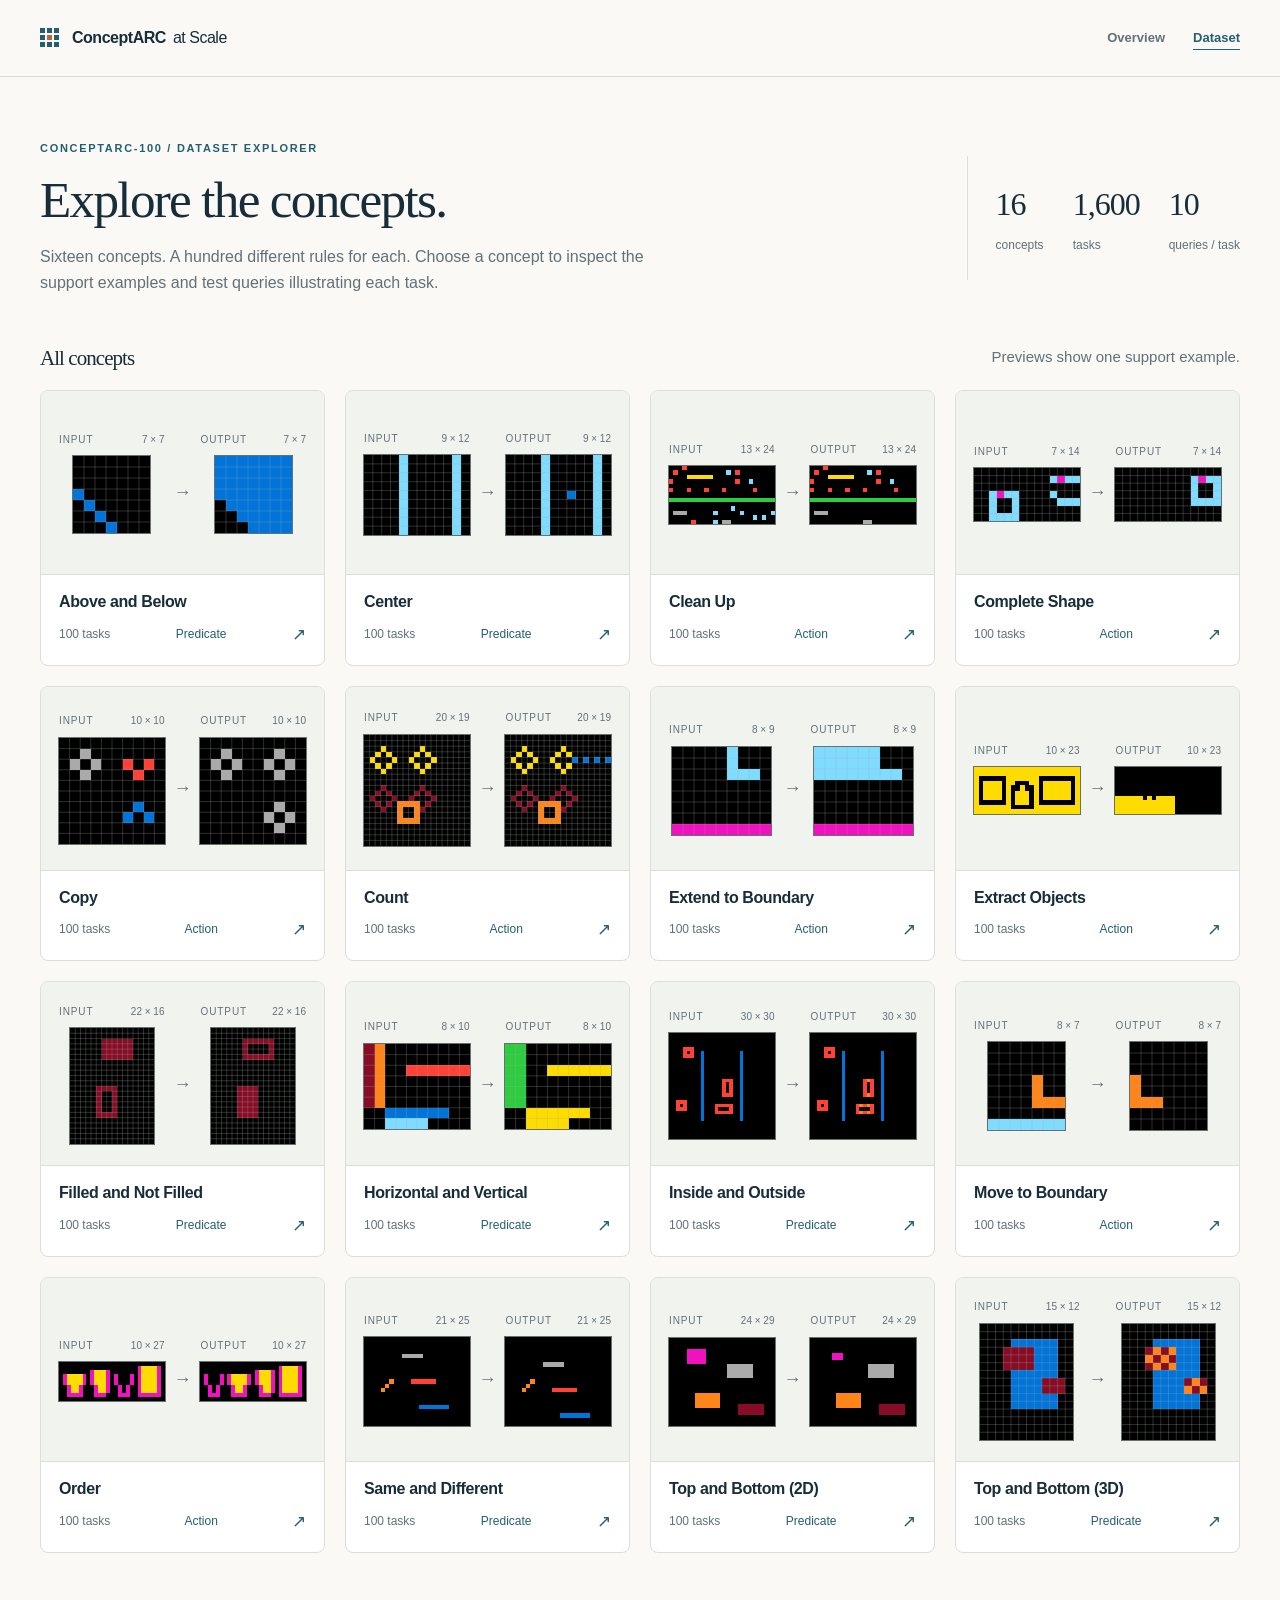
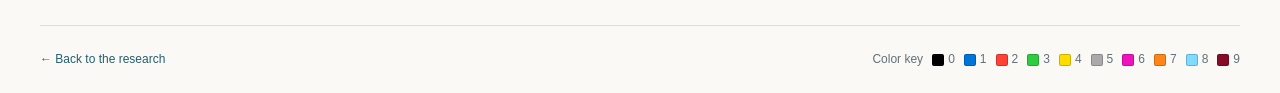
==== commit f3b50be5: "make grid line slightly more pronounced" ====
--- a/data_viewer.html
+++ b/data_viewer.html
@@ -10,7 +10,7 @@
   <link rel="icon" href="assets/favicon.svg" type="image/svg+xml">
   <link rel="stylesheet" href="assets/site.css">
   <link rel="stylesheet" href="assets/dataset.css?v=conceptarc-100-8-4">
-  <script src="assets/dataset.js?v=conceptarc-100-8-8" defer></script>
+  <script src="assets/dataset.js?v=conceptarc-100-8-9" defer></script>
 </head>
 <body class="dataset-page">
   <a class="dataset-skip" href="#main">Skip to content</a>
